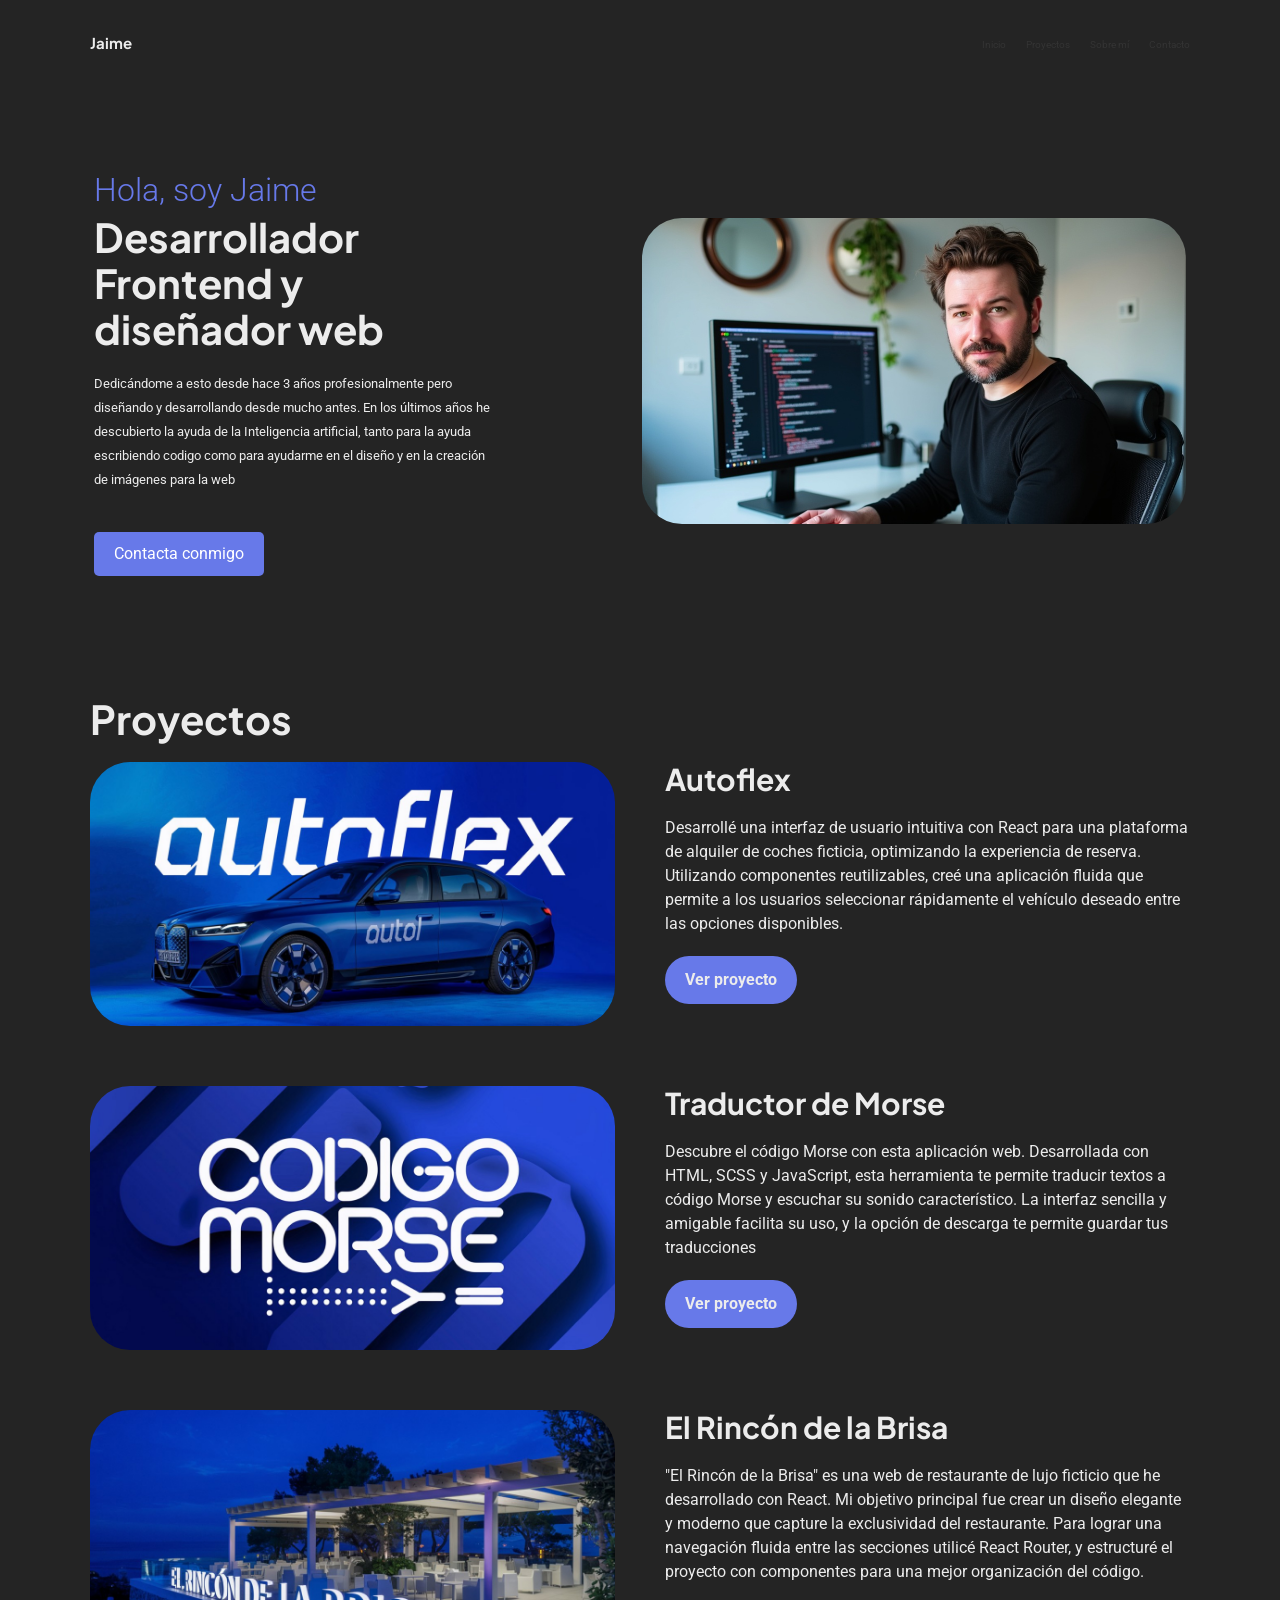
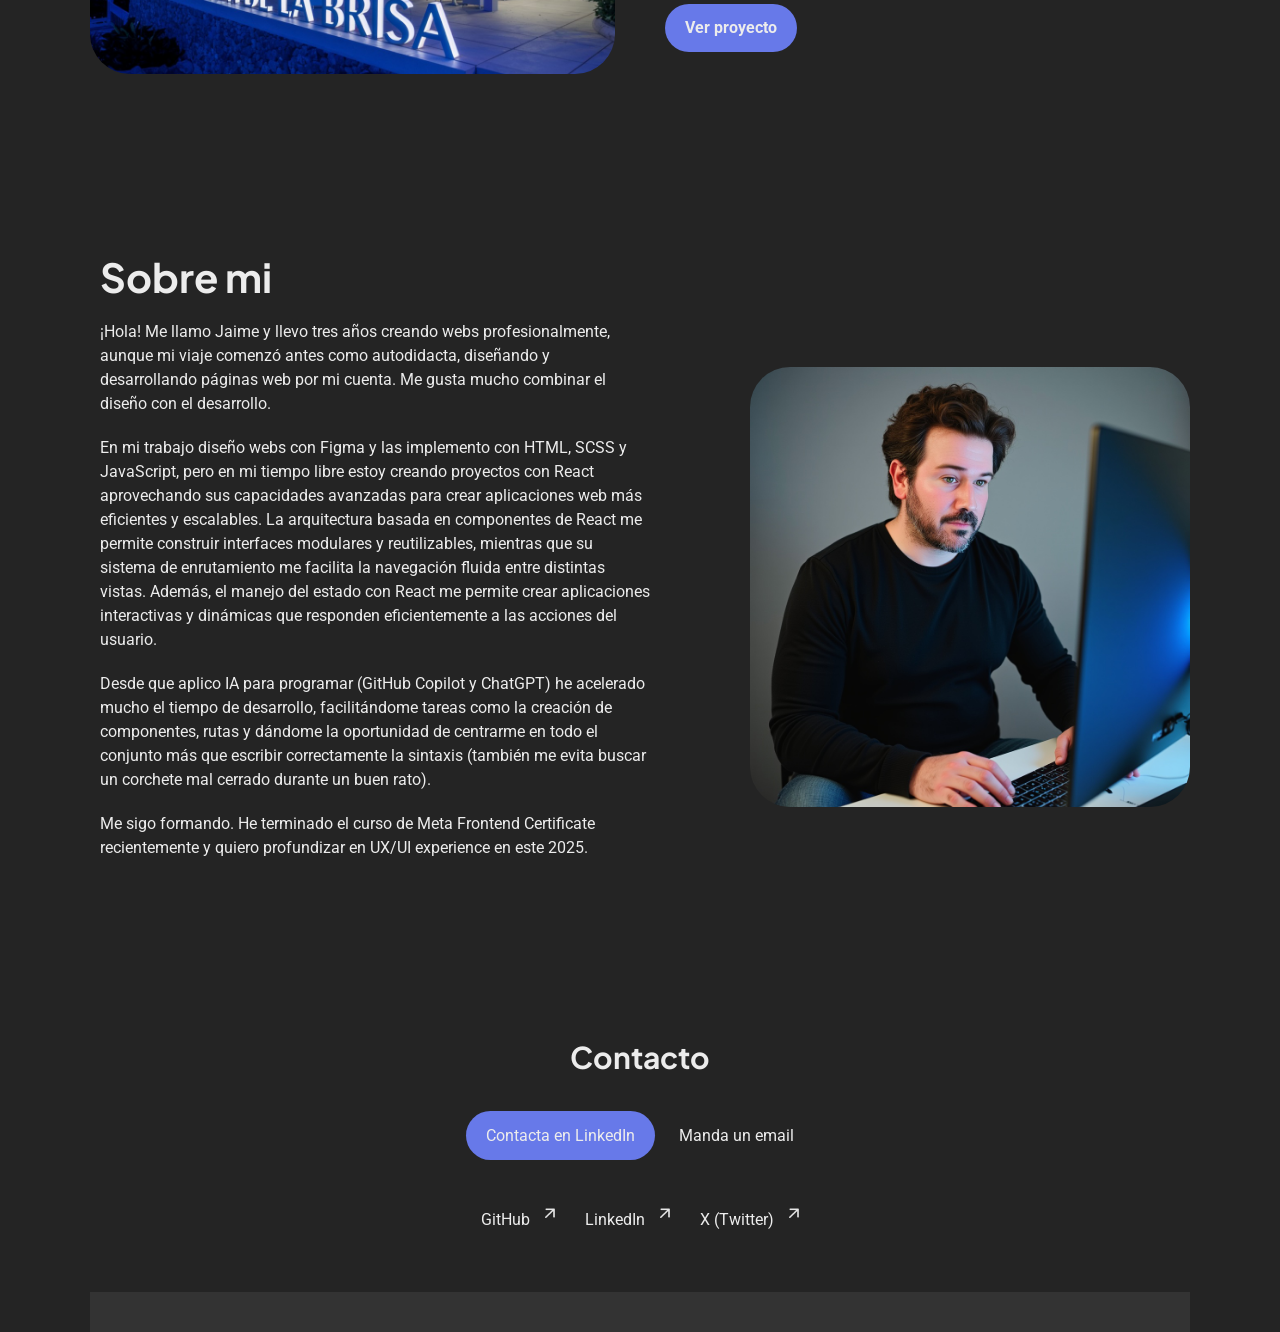
==== index.html @ b0e8e0a1 "cambios" ====
<!DOCTYPE html>
<html lang="es">
<head>
    <meta charset="UTF-8">
    <meta name="viewport" content="width=device-width, initial-scale=1.0">
    <meta name="description" content="Portafolio profesional de desarrollo frontend y diseño web">
    <link rel="preconnect" href="https://fonts.googleapis.com">
    <link rel="preload" href="./estilo/style.css" as="style" type="text/css" onload="this.rel='stylesheet'">
    <link href="https://fonts.googleapis.com/css2?family=Plus+Jakarta+Sans:wght@200;400;700&family=Roboto:wght@400;700&display=swap" rel="stylesheet">
    
    <title>Jaime | Desarrollador Frontend</title>
    <link rel="stylesheet" href="./estilo/style.css">
</head>
<body>
    <div class="container">
        <header class="main-header">
            <nav class="container">
                <div class="logo">
                    <h1>Jaime</h1>
                </div>
                <button class="nav-toggle" aria-label="Abrir menú">
                    <span class="hamburger"></span>
                </button>
                <ul class="nav-menu">
                    <li><a href="#inicio">Inicio</a></li>
                    <li><a href="#proyectos">Proyectos</a></li>
                    <li><a href="#sobre-mi">Sobre mí</a></li>
                    <li><a href="#contacto">Contacto</a></li>
                </ul>
            </nav>
        </header>

        <main>
            <section class="hero-section">
                <div class="container">
                    <div class="box-texto">
                        <span class="intro-text">Hola, soy Jaime</span>
                        <h2>Desarrollador Frontend y diseñador web</h2>
                        <p class="hero-description">
                            Dedicándome a esto desde hace 3 años profesionalmente pero diseñando 
                            y desarrollando desde mucho antes. En los últimos años he descubierto 
                            la ayuda de la Inteligencia artificial, tanto para la ayuda escribiendo
                            codigo como para ayudarme en el diseño y en la creación de imágenes para la web
                        </p>
                        <a href="#contacto" class="cta-button">Contacta conmigo</a>
                    </div>
                    <div class="box-imagen">
                        <img src="img/hero.jpg" alt="Jaime programando una web">
                    </div>
                </div>
            </section>

            <section id="proyectos" class="projects-section">
                <div class="container">
                    <h2>Proyectos</h2>
                    <div class="projects-grid">
                        <article class="project-card">
                            <div class="project-image">
                                <img src="img/autoflex.jpg" alt="portada web autoflex">
                            </div>
                            <div class="project-content">
                                <h3>Autoflex</h3>
                                <p>Desarrollé una interfaz de usuario intuitiva con React para 
                                    una plataforma de alquiler de coches ficticia, optimizando 
                                    la experiencia de reserva. Utilizando componentes
                                    reutilizables, creé una aplicación fluida que permite a 
                                    los usuarios seleccionar rápidamente el vehículo deseado
                                    entre las opciones disponibles.</p>
                                <a href="#" class="project-link">Ver proyecto</a>
                            </div>
                        </article>
                        <article class="project-card">
                            <div class="project-image">
                                <img src="img/morse.jpg" alt="portada web autoflex">
                            </div>
                            <div class="project-content">
                                <h3>Traductor de Morse</h3>
                                <p>Descubre el código Morse con esta aplicación web. 
                                    Desarrollada con HTML, SCSS y JavaScript, esta herramienta
                                    te permite traducir textos a código Morse y escuchar su
                                    sonido característico. La interfaz sencilla y amigable
                                    facilita su uso, y la opción de descarga te permite
                                    guardar tus traducciones</p>
                                <a href="#" class="project-link">Ver proyecto</a>
                            </div>
                        </article>
                        <article class="project-card">
                            <div class="project-image">
                                <img src="img/rincon-de-la-brisa.jpg" alt="portada web El Rincón de la Brisa">
                            </div>
                            <div class="project-content">
                                <h3>El Rincón de la Brisa</h3>
                                <p>"El Rincón de la Brisa" es una web de restaurante de lujo ficticio que he desarrollado con React. Mi objetivo 
                                    principal fue crear un diseño elegante y moderno que capture la 
                                    exclusividad del restaurante. Para lograr una navegación fluida entre 
                                    las secciones utilicé React Router, y estructuré el proyecto con componentes 
                                    para una mejor organización del código.</p>
                                <a href="#" class="project-link">Ver proyecto</a>
                            </div>
                        </article>
                    </div>
                </div>
            </section>

            <section class="about-section">
                <div class="container">
                    <div class="about-text">
                        <h2>Sobre mi</h2>
                        <p>¡Hola!  Me llamo Jaime y llevo tres años creando webs profesionalmente, 
                        aunque mi viaje comenzó antes como autodidacta, diseñando y 
                        desarrollando páginas web por mi cuenta. Me gusta mucho
                        combinar el diseño con el desarrollo.</p>

                        <p>
                        En mi trabajo diseño webs con Figma y las implemento con HTML, SCSS
                        y JavaScript, pero en mi tiempo libre estoy creando proyectos con
                        React aprovechando sus capacidades avanzadas para crear aplicaciones
                        web más eficientes y escalables. La arquitectura basada en componentes
                        de React me permite construir interfaces modulares y reutilizables,
                        mientras que su sistema de enrutamiento me facilita la navegación
                        fluida entre distintas vistas. Además, el manejo del estado con
                        React me permite crear aplicaciones interactivas y dinámicas
                        que responden eficientemente a las acciones del usuario.</p>

                        <p>Desde que aplico IA para programar (GitHub Copilot y ChatGPT) 
                        he acelerado mucho el tiempo de desarrollo, facilitándome tareas 
                        como la creación de componentes, rutas y dándome la oportunidad de
                        centrarme en todo el conjunto más que escribir correctamente la 
                        sintaxis (también me evita buscar un corchete mal cerrado durante
                        un buen rato).</p>

                        <p>Me sigo formando. He terminado el curso de Meta Frontend Certificate 
                        recientemente y quiero profundizar en UX/UI experience en este 2025.</p>
                    </div>
                    <div class="about-image">
                        <img src="img/jaime-ordenador.jpg" alt="Jaime de pie sosteniendo un ordenador portátil">
                    </div>
                    
                </div>
            </section>

            <section id="contacto" class="contact-section">
                <div class="container">
                    <h3>Contacto</h3>
                    <div class="contact-container">
                        <div class="contact-buttons">
                            <a href="#" class="project-link link-blue">Contacta en LinkedIn</a>
                            <a href="#" class="project-link link-white">Manda un email</a>
                        </div>
                        <div class="social-links">
                            <div class="social-container">
                                <a>GitHub</a>
                                <img src="img/outerlink.png" alt="link externo">
                            </div>
                            <div class="social-container">
                                <a>LinkedIn</a>
                                <img src="img/outerlink.png" alt="link externo">
                            </div>
                            <div class="social-container">
                                <a>X (Twitter)</a>
                                <img src="img/outerlink.png" alt="link externo">
                            </div>
                            
                        </div>
                       
                    </div>
                </div>
            </section>
        </main>

        <footer class="main-footer">
            <div class="container">
                <div class="footer-content">
                </div>
            </div>
        </footer>

        <script src="main.js" defer></script>
    </div>
</body>
</html>
---- estilo/style.css ----
/* Reset general para todos los elementos */
* {
  margin: 0;
  padding: 0;
  box-sizing: border-box;
}

html {
  font-size: 62.5%;
  scroll-behavior: smooth;
}

body {
  font-size: 1.6rem;
  line-height: 1.5;
  -webkit-font-smoothing: antialiased;
  background-color: #242424;
}

img, picture, video, canvas, svg {
  display: block;
  max-width: 100%;
  border-radius: 4rem;
}

input, button, textarea, select {
  font: inherit;
}

.container {
  max-width: 90%;
  display: block;
  margin: 0 auto;
}
@media screen and (min-width: 993px) {
  .container {
    max-width: 80rem;
  }
}
@media screen and (min-width: 1200px) {
  .container {
    max-width: 110rem;
  }
}
@media screen and (min-width: 1440px) {
  .container {
    max-width: 124.5rem;
  }
}

h1, h2, h3, h4, h5, h6, p, span, ul, li, a {
  color: #ECECEC;
}

h1, h2, h3, h4, h5, h6 {
  font-family: "Plus Jakarta Sans", sans-serif;
}

p, ul, li, span, button, a {
  font-family: "Roboto", sans-serif;
}

h1 {
  font-size: 4rem;
  line-height: 4.6rem;
  margin-bottom: 2rem;
}

h2 {
  font-size: 4rem;
  line-height: 4.6rem;
  margin-bottom: 2rem;
}

h3 {
  font-size: 3rem;
  line-height: 3.4rem;
  margin-bottom: 2rem;
}

p {
  font-size: 1.6rem;
  line-height: 2.4rem;
}

.main-header {
  padding: 20px 0;
  margin-bottom: 8rem;
}
.main-header .container {
  display: flex;
  justify-content: space-between;
  align-items: center;
}
.main-header .logo h1 {
  font-size: 1.5rem;
  margin: 0;
}
.main-header .nav-toggle {
  display: none;
}
.main-header .nav-menu {
  display: flex;
  list-style: none;
  margin: 0;
  padding: 0;
}
.main-header .nav-menu li {
  margin-left: 20px;
}
.main-header .nav-menu li a {
  text-decoration: none;
  color: #333;
  font-size: 1rem;
}

.hero-section .container {
  display: flex;
  flex-direction: row;
  justify-content: center;
  align-items: center;
  gap: 8rem;
  margin-bottom: 6rem;
}
.hero-section .box-texto {
  max-width: 37%;
  display: flex;
  flex-direction: column;
  justify-content: center;
}
.hero-section .box-texto .intro-text {
  font-size: 3.2rem;
  font-weight: 300;
  color: #6779E9;
}
.hero-section .box-texto .hero-description {
  font-size: 1.25rem;
  margin-bottom: 40px;
}
.hero-section .box-texto .cta-button {
  display: flex;
  width: -moz-fit-content;
  width: fit-content;
  padding: 1rem 2rem;
  background-color: #6779E9;
  color: #fff;
  text-decoration: none;
  border-radius: 5px;
}
.hero-section .box-imagen {
  max-width: 55%;
  display: flex;
  justify-content: flex-end;
}
.hero-section .box-imagen img {
  max-width: 90%;
  width: auto;
  height: auto;
  border-radius: 4rem;
}

.projects-section {
  padding: 60px 0;
}
.projects-section h3 {
  font-size: 3rem;
  margin-bottom: 2rem;
}
.projects-section .projects-grid {
  display: flex;
  flex-wrap: wrap;
  justify-content: center;
}
.projects-section .projects-grid .project-card {
  display: flex;
  gap: 5rem;
  overflow: hidden;
  width: 100%;
  margin-bottom: 6rem;
}
.projects-section .projects-grid .project-card .project-image {
  width: 50%;
}
.projects-section .projects-grid .project-card .project-image img {
  width: 100%;
  height: auto;
}
.projects-section .projects-grid .project-card .project-content {
  width: 50%;
}
.projects-section .projects-grid .project-card .project-content p {
  margin-bottom: 2rem;
}
.projects-section .projects-grid .project-card .project-content .project-link {
  text-decoration: none;
  background-color: #6779E9;
  padding: 1.2rem 2rem;
  color: #ECECEC;
  font-weight: bold;
  border-radius: 4rem;
  display: inline-block;
  position: relative;
}

.about-section {
  padding: 60px 0;
}
.about-section .container {
  display: flex;
  flex-direction: row;
  justify-content: flex-end;
  gap: 10rem;
}
.about-section .container .about-text {
  margin-bottom: 40px;
  width: 50%;
}
.about-section .container .about-text p {
  margin-bottom: 2rem;
}
.about-section .container .about-image {
  display: flex;
  justify-self: center;
  align-self: center;
  flex-wrap: wrap;
  width: 40%;
}

.contact-section {
  padding: 60px 0;
}
.contact-section .container {
  display: flex;
  flex-direction: column;
  align-items: center;
}
.contact-section .container h3 {
  margin-bottom: 5rem;
}
.contact-section .container .contact-container {
  display: flex;
  flex-direction: column;
  align-items: center;
}
.contact-section .container .contact-container .contact-buttons {
  width: 100%;
  max-width: 600px;
  margin-bottom: 6rem;
}
.contact-section .container .contact-container .contact-buttons .project-link {
  text-decoration: none;
  padding: 1.5rem 2rem;
  border-radius: 4rem;
}
.contact-section .container .contact-container .contact-buttons .link-blue {
  background-color: #6779E9;
}
.contact-section .container .contact-container .contact-buttons .link-white {
  background-color: transparent;
  border-radius: 5px solid #ECECEC;
}
.contact-section .container .contact-container .social-links {
  display: flex;
  gap: 3rem;
}
.contact-section .container .contact-container .social-links .social-container {
  display: flex;
  gap: 1.5rem;
}
.contact-section .container .contact-container .social-links .social-container a {
  cursor: pointer;
  transition: all 0.3s ease-in-out;
}
.contact-section .container .contact-container .social-links .social-container a:hover {
  color: #6779E9;
}
.contact-section .container .contact-container .social-links .social-container img {
  border-radius: 0;
  height: 1rem;
  width: auto;
}

.main-footer {
  background-color: #333;
  color: #fff;
  padding: 20px 0;
}
.main-footer .container {
  display: flex;
  justify-content: center;
  align-items: center;
}
.main-footer .container .footer-content {
  text-align: center;
}/*# sourceMappingURL=style.css.map */
---- estilo/style.css ----
/* Reset general para todos los elementos */
* {
  margin: 0;
  padding: 0;
  box-sizing: border-box;
}

html {
  font-size: 62.5%;
  scroll-behavior: smooth;
}

body {
  font-size: 1.6rem;
  line-height: 1.5;
  -webkit-font-smoothing: antialiased;
  background-color: #242424;
}

img, picture, video, canvas, svg {
  display: block;
  max-width: 100%;
  border-radius: 4rem;
}

input, button, textarea, select {
  font: inherit;
}

.container {
  max-width: 90%;
  display: block;
  margin: 0 auto;
}
@media screen and (min-width: 993px) {
  .container {
    max-width: 80rem;
  }
}
@media screen and (min-width: 1200px) {
  .container {
    max-width: 110rem;
  }
}
@media screen and (min-width: 1440px) {
  .container {
    max-width: 124.5rem;
  }
}

h1, h2, h3, h4, h5, h6, p, span, ul, li, a {
  color: #ECECEC;
}

h1, h2, h3, h4, h5, h6 {
  font-family: "Plus Jakarta Sans", sans-serif;
}

p, ul, li, span, button, a {
  font-family: "Roboto", sans-serif;
}

h1 {
  font-size: 4rem;
  line-height: 4.6rem;
  margin-bottom: 2rem;
}

h2 {
  font-size: 4rem;
  line-height: 4.6rem;
  margin-bottom: 2rem;
}

h3 {
  font-size: 3rem;
  line-height: 3.4rem;
  margin-bottom: 2rem;
}

p {
  font-size: 1.6rem;
  line-height: 2.4rem;
}

.main-header {
  padding: 20px 0;
  margin-bottom: 8rem;
}
.main-header .container {
  display: flex;
  justify-content: space-between;
  align-items: center;
}
.main-header .logo h1 {
  font-size: 1.5rem;
  margin: 0;
}
.main-header .nav-toggle {
  display: none;
}
.main-header .nav-menu {
  display: flex;
  list-style: none;
  margin: 0;
  padding: 0;
}
.main-header .nav-menu li {
  margin-left: 20px;
}
.main-header .nav-menu li a {
  text-decoration: none;
  color: #333;
  font-size: 1rem;
}

.hero-section .container {
  display: flex;
  flex-direction: row;
  justify-content: center;
  align-items: center;
  gap: 8rem;
  margin-bottom: 6rem;
}
.hero-section .box-texto {
  max-width: 37%;
  display: flex;
  flex-direction: column;
  justify-content: center;
}
.hero-section .box-texto .intro-text {
  font-size: 3.2rem;
  font-weight: 300;
  color: #6779E9;
}
.hero-section .box-texto .hero-description {
  font-size: 1.25rem;
  margin-bottom: 40px;
}
.hero-section .box-texto .cta-button {
  display: flex;
  width: -moz-fit-content;
  width: fit-content;
  padding: 1rem 2rem;
  background-color: #6779E9;
  color: #fff;
  text-decoration: none;
  border-radius: 5px;
}
.hero-section .box-imagen {
  max-width: 55%;
  display: flex;
  justify-content: flex-end;
}
.hero-section .box-imagen img {
  max-width: 90%;
  width: auto;
  height: auto;
  border-radius: 4rem;
}

.projects-section {
  padding: 60px 0;
}
.projects-section h3 {
  font-size: 3rem;
  margin-bottom: 2rem;
}
.projects-section .projects-grid {
  display: flex;
  flex-wrap: wrap;
  justify-content: center;
}
.projects-section .projects-grid .project-card {
  display: flex;
  gap: 5rem;
  overflow: hidden;
  width: 100%;
  margin-bottom: 6rem;
}
.projects-section .projects-grid .project-card .project-image {
  width: 50%;
}
.projects-section .projects-grid .project-card .project-image img {
  width: 100%;
  height: auto;
}
.projects-section .projects-grid .project-card .project-content {
  width: 50%;
}
.projects-section .projects-grid .project-card .project-content p {
  margin-bottom: 2rem;
}
.projects-section .projects-grid .project-card .project-content .project-link {
  text-decoration: none;
  background-color: #6779E9;
  padding: 1.2rem 2rem;
  color: #ECECEC;
  font-weight: bold;
  border-radius: 4rem;
  display: inline-block;
  position: relative;
}

.about-section {
  padding: 60px 0;
}
.about-section .container {
  display: flex;
  flex-direction: row;
  justify-content: flex-end;
  gap: 10rem;
}
.about-section .container .about-text {
  margin-bottom: 40px;
  width: 50%;
}
.about-section .container .about-text p {
  margin-bottom: 2rem;
}
.about-section .container .about-image {
  display: flex;
  justify-self: center;
  align-self: center;
  flex-wrap: wrap;
  width: 40%;
}

.contact-section {
  padding: 60px 0;
}
.contact-section .container {
  display: flex;
  flex-direction: column;
  align-items: center;
}
.contact-section .container h3 {
  margin-bottom: 5rem;
}
.contact-section .container .contact-container {
  display: flex;
  flex-direction: column;
  align-items: center;
}
.contact-section .container .contact-container .contact-buttons {
  width: 100%;
  max-width: 600px;
  margin-bottom: 6rem;
}
.contact-section .container .contact-container .contact-buttons .project-link {
  text-decoration: none;
  padding: 1.5rem 2rem;
  border-radius: 4rem;
}
.contact-section .container .contact-container .contact-buttons .link-blue {
  background-color: #6779E9;
}
.contact-section .container .contact-container .contact-buttons .link-white {
  background-color: transparent;
  border-radius: 5px solid #ECECEC;
}
.contact-section .container .contact-container .social-links {
  display: flex;
  gap: 3rem;
}
.contact-section .container .contact-container .social-links .social-container {
  display: flex;
  gap: 1.5rem;
}
.contact-section .container .contact-container .social-links .social-container a {
  cursor: pointer;
  transition: all 0.3s ease-in-out;
}
.contact-section .container .contact-container .social-links .social-container a:hover {
  color: #6779E9;
}
.contact-section .container .contact-container .social-links .social-container img {
  border-radius: 0;
  height: 1rem;
  width: auto;
}

.main-footer {
  background-color: #333;
  color: #fff;
  padding: 20px 0;
}
.main-footer .container {
  display: flex;
  justify-content: center;
  align-items: center;
}
.main-footer .container .footer-content {
  text-align: center;
}/*# sourceMappingURL=style.css.map */
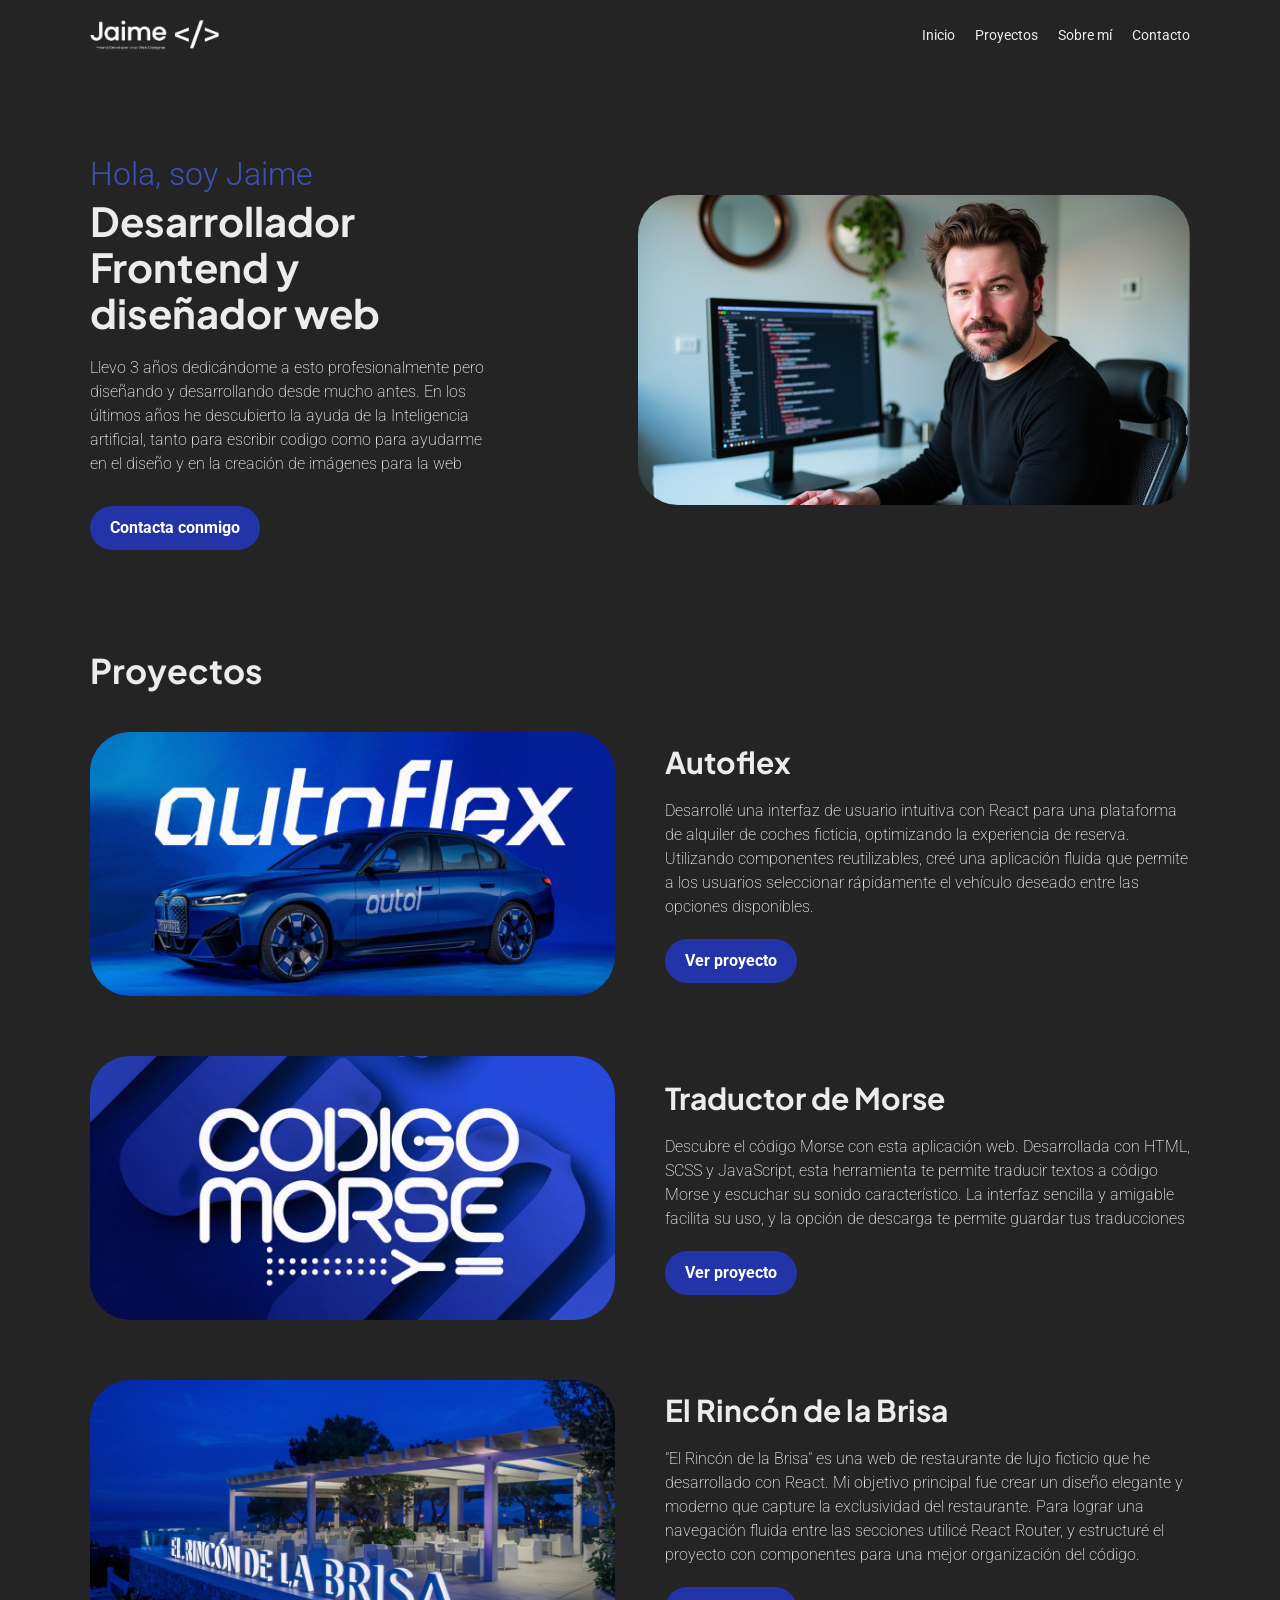
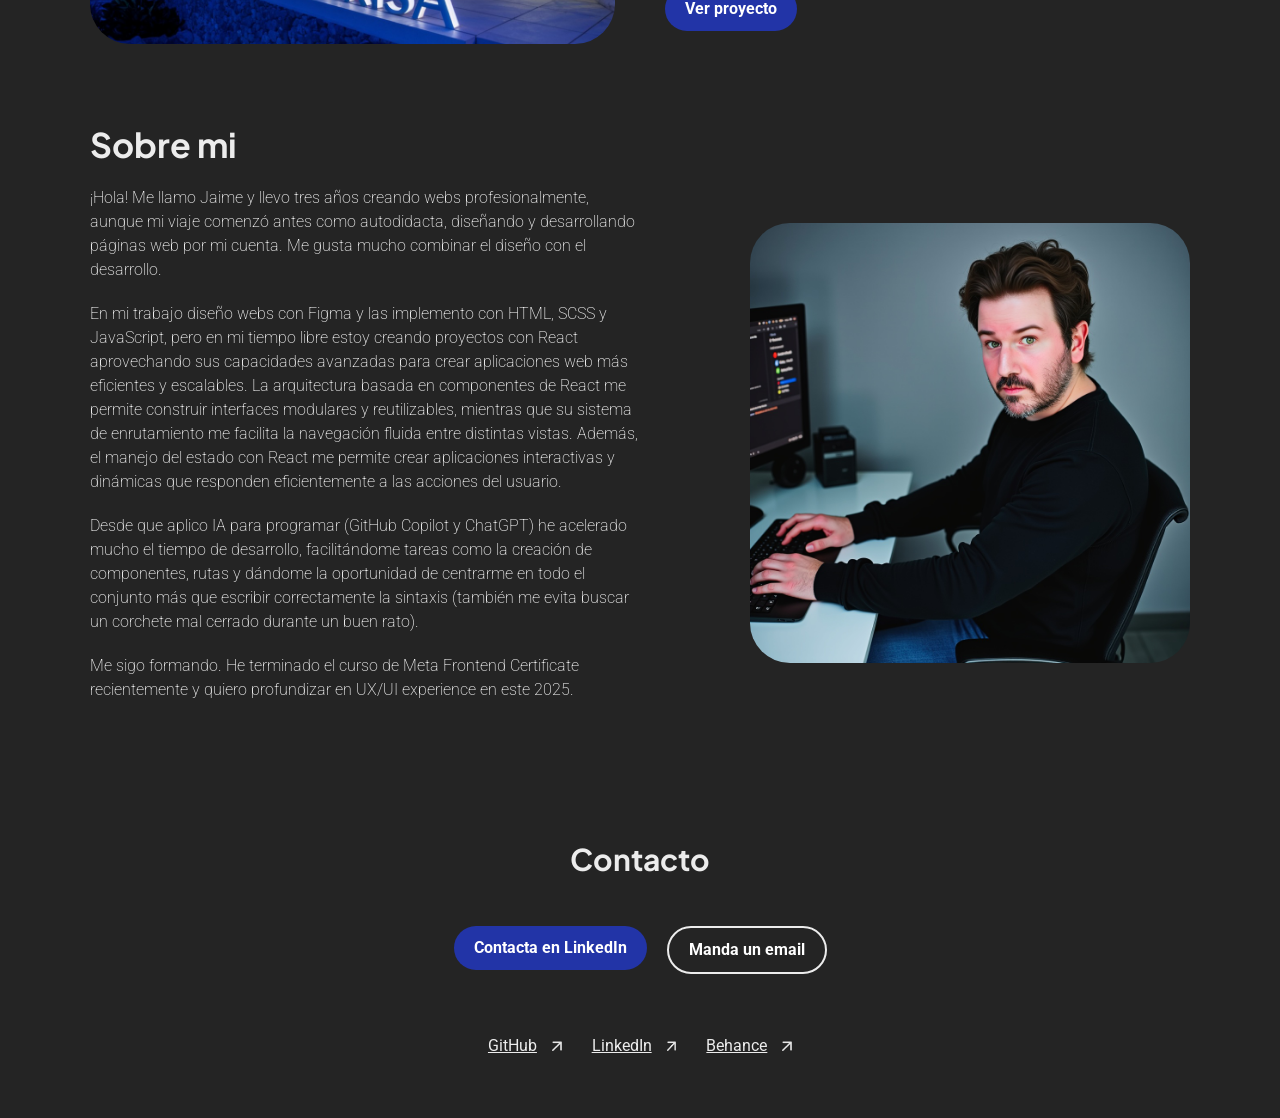
==== commit 609606e8: "avanzando en responsive" ====
--- a/index.html
+++ b/index.html
@@ -16,7 +16,7 @@
         <header class="main-header">
             <nav class="container">
                 <div class="logo">
-                    <h1>Jaime</h1>
+                    <img src="img/logo-jaime.png" id="logo-jaime" salt="Logo Jaime Desarrollador Frontend y diseñador web">
                 </div>
                 <button class="nav-toggle" aria-label="Abrir menú">
                     <span class="hamburger"></span>
@@ -35,11 +35,11 @@
                 <div class="container">
                     <div class="box-texto">
                         <span class="intro-text">Hola, soy Jaime</span>
-                        <h2>Desarrollador Frontend y diseñador web</h2>
+                        <h1>Desarrollador Frontend y diseñador web</h1>
                         <p class="hero-description">
-                            Dedicándome a esto desde hace 3 años profesionalmente pero diseñando 
+                            Llevo 3 años dedicándome a esto profesionalmente pero diseñando 
                             y desarrollando desde mucho antes. En los últimos años he descubierto 
-                            la ayuda de la Inteligencia artificial, tanto para la ayuda escribiendo
+                            la ayuda de la Inteligencia artificial, tanto para escribir
                             codigo como para ayudarme en el diseño y en la creación de imágenes para la web
                         </p>
                         <a href="#contacto" class="cta-button">Contacta conmigo</a>
@@ -66,7 +66,7 @@
                                     reutilizables, creé una aplicación fluida que permite a 
                                     los usuarios seleccionar rápidamente el vehículo deseado
                                     entre las opciones disponibles.</p>
-                                <a href="#" class="project-link">Ver proyecto</a>
+                                <a href="www.jaimealicante.es/autoflex" class="cta-button">Ver proyecto</a>
                             </div>
                         </article>
                         <article class="project-card">
@@ -81,7 +81,7 @@
                                     sonido característico. La interfaz sencilla y amigable
                                     facilita su uso, y la opción de descarga te permite
                                     guardar tus traducciones</p>
-                                <a href="#" class="project-link">Ver proyecto</a>
+                                <a href="www.jaimealicante.es/morse" class="cta-button">Ver proyecto</a>
                             </div>
                         </article>
                         <article class="project-card">
@@ -95,14 +95,14 @@
                                     exclusividad del restaurante. Para lograr una navegación fluida entre 
                                     las secciones utilicé React Router, y estructuré el proyecto con componentes 
                                     para una mejor organización del código.</p>
-                                <a href="#" class="project-link">Ver proyecto</a>
+                                <a href="www.jaimealicante.es/el-rincon-de-la-brisa" class="cta-button">Ver proyecto</a>
                             </div>
                         </article>
                     </div>
                 </div>
             </section>
 
-            <section class="about-section">
+            <section id="sobre-mi" class="about-section">
                 <div class="container">
                     <div class="about-text">
                         <h2>Sobre mi</h2>
@@ -133,7 +133,7 @@
                         recientemente y quiero profundizar en UX/UI experience en este 2025.</p>
                     </div>
                     <div class="about-image">
-                        <img src="img/jaime-ordenador.jpg" alt="Jaime de pie sosteniendo un ordenador portátil">
+                        <img src="img/jaime-escritorio.jpg" alt="Jaime trabajando en un escritorio con el ordenador">
                     </div>
                     
                 </div>
@@ -144,20 +144,20 @@
                     <h3>Contacto</h3>
                     <div class="contact-container">
                         <div class="contact-buttons">
-                            <a href="#" class="project-link link-blue">Contacta en LinkedIn</a>
-                            <a href="#" class="project-link link-white">Manda un email</a>
+                            <a href="https://www.linkedin.com/in/jaimesanchezblanco/" class="cta-button link-blue" target="_blank">Contacta en LinkedIn</a>
+                            <a href="mailto:jaimeprogramador83@gmail.com" class="cta-button link-white">Manda un email</a>
                         </div>
                         <div class="social-links">
                             <div class="social-container">
-                                <a>GitHub</a>
+                                <a href="https://github.com/Jaimealicante83" target="_blank">GitHub</a>
                                 <img src="img/outerlink.png" alt="link externo">
                             </div>
                             <div class="social-container">
-                                <a>LinkedIn</a>
+                                <a href="https://www.linkedin.com/in/jaimesanchezblanco/" target="_blank">LinkedIn</a>
                                 <img src="img/outerlink.png" alt="link externo">
                             </div>
                             <div class="social-container">
-                                <a>X (Twitter)</a>
+                                <a href="https://www.behance.net/jaimeprogr3f99" target="_blank">Behance</a>
                                 <img src="img/outerlink.png" alt="link externo">
                             </div>
                             
--- a/estilo/style.css
+++ b/estilo/style.css
@@ -61,159 +61,261 @@
 }
 
 h1 {
-  font-size: 4rem;
-  line-height: 4.6rem;
-  margin-bottom: 2rem;
+  font-size: 3rem;
+  line-height: 3.6rem;
+  margin-bottom: 2rem;
+}
+@media screen and (min-width: 993px) {
+  h1 {
+    font-size: 4rem;
+    line-height: 4.6rem;
+    margin-bottom: 2rem;
+  }
 }
 
 h2 {
-  font-size: 4rem;
-  line-height: 4.6rem;
-  margin-bottom: 2rem;
+  font-size: 3rem;
+  line-height: 3.8rem;
+  margin-bottom: 2rem;
+}
+@media screen and (min-width: 993px) {
+  h2 {
+    font-size: 3.4rem;
+    line-height: 4.2rem;
+  }
 }
 
 h3 {
-  font-size: 3rem;
-  line-height: 3.4rem;
-  margin-bottom: 2rem;
+  font-size: 2rem;
+  line-height: 2.8rem;
+  margin-bottom: 2rem;
+}
+@media screen and (min-width: 993px) {
+  h3 {
+    font-size: 3rem;
+    line-height: 3.4rem;
+  }
 }
 
 p {
   font-size: 1.6rem;
   line-height: 2.4rem;
+  font-weight: 200;
+}
+
+.cta-button {
+  display: flex;
+  width: -moz-fit-content;
+  width: fit-content;
+  padding: 1rem 2rem;
+  background-color: #2234a7;
+  color: #fff;
+  font-weight: 700;
+  text-decoration: none;
+  border-radius: 4rem;
+  cursor: pointer;
+  transition: all 0.3s ease-in-out;
+}
+.cta-button:hover {
+  border-radius: 4px solid white;
+  background-color: #1a2b6d;
 }
 
 .main-header {
   padding: 20px 0;
-  margin-bottom: 8rem;
+  margin-bottom: 4rem;
+}
+@media screen and (min-width: 993px) {
+  .main-header {
+    margin-bottom: 8rem;
+  }
 }
 .main-header .container {
   display: flex;
   justify-content: space-between;
   align-items: center;
 }
-.main-header .logo h1 {
-  font-size: 1.5rem;
-  margin: 0;
+.main-header .logo img {
+  height: 3rem;
+  width: auto;
 }
 .main-header .nav-toggle {
   display: none;
 }
 .main-header .nav-menu {
-  display: flex;
+  display: none;
   list-style: none;
   margin: 0;
   padding: 0;
 }
+@media screen and (min-width: 993px) {
+  .main-header .nav-menu {
+    display: flex;
+  }
+}
 .main-header .nav-menu li {
   margin-left: 20px;
 }
 .main-header .nav-menu li a {
   text-decoration: none;
-  color: #333;
-  font-size: 1rem;
+  color: #ECECEC;
+  font-size: 1.4rem;
+  transition: all 0.3s ease-in-out;
+}
+.main-header .nav-menu li a:hover {
+  color: #2234a7;
 }
 
 .hero-section .container {
   display: flex;
-  flex-direction: row;
+  flex-direction: column;
+  align-items: center;
+  gap: 2rem;
+  margin-bottom: 4rem;
+}
+@media screen and (min-width: 993px) {
+  .hero-section .container {
+    flex-direction: row;
+    gap: 8rem;
+    margin-bottom: 10rem;
+  }
+}
+.hero-section .box-texto {
+  max-width: 100%;
+  display: flex;
+  flex-direction: column;
+  justify-self: flex-start;
+  order: 2;
+}
+@media screen and (min-width: 993px) {
+  .hero-section .box-texto {
+    max-width: 37%;
+    order: 1;
+  }
+}
+.hero-section .box-texto .intro-text {
+  font-size: 2rem;
+  font-weight: 300;
+  color: #3f51b5;
+}
+@media screen and (min-width: 993px) {
+  .hero-section .box-texto .intro-text {
+    font-size: 3.2rem;
+    color: #3f51b5;
+  }
+}
+.hero-section .box-texto .hero-description {
+  font-size: 1.6rem;
+  line-height: 2.4rem;
+  margin-bottom: 3rem;
+}
+.hero-section .box-imagen {
+  max-width: 100%;
+  display: flex;
   justify-content: center;
-  align-items: center;
-  gap: 8rem;
-  margin-bottom: 6rem;
-}
-.hero-section .box-texto {
-  max-width: 37%;
-  display: flex;
-  flex-direction: column;
-  justify-content: center;
-}
-.hero-section .box-texto .intro-text {
-  font-size: 3.2rem;
-  font-weight: 300;
-  color: #6779E9;
-}
-.hero-section .box-texto .hero-description {
-  font-size: 1.25rem;
-  margin-bottom: 40px;
-}
-.hero-section .box-texto .cta-button {
-  display: flex;
-  width: -moz-fit-content;
-  width: fit-content;
-  padding: 1rem 2rem;
-  background-color: #6779E9;
-  color: #fff;
-  text-decoration: none;
-  border-radius: 5px;
-}
-.hero-section .box-imagen {
-  max-width: 55%;
-  display: flex;
-  justify-content: flex-end;
+  order: 1;
+}
+@media screen and (min-width: 993px) {
+  .hero-section .box-imagen {
+    justify-content: flex-end;
+    order: 2;
+  }
 }
 .hero-section .box-imagen img {
-  max-width: 90%;
+  width: 100%;
   width: auto;
   height: auto;
   border-radius: 4rem;
 }
-
-.projects-section {
-  padding: 60px 0;
-}
-.projects-section h3 {
+@media screen and (min-width: 993px) {
+  .hero-section .box-imagen img {
+    width: 90%;
+  }
+}
+
+.projects-section .container h2 {
+  margin-bottom: 4rem;
+}
+.projects-section .container h3 {
   font-size: 3rem;
   margin-bottom: 2rem;
 }
-.projects-section .projects-grid {
+.projects-section .container .projects-grid {
   display: flex;
   flex-wrap: wrap;
   justify-content: center;
 }
-.projects-section .projects-grid .project-card {
-  display: flex;
+.projects-section .container .projects-grid .project-card {
+  display: flex;
+  flex-direction: column;
+  align-items: center;
   gap: 5rem;
   overflow: hidden;
   width: 100%;
   margin-bottom: 6rem;
 }
-.projects-section .projects-grid .project-card .project-image {
-  width: 50%;
-}
-.projects-section .projects-grid .project-card .project-image img {
+@media screen and (min-width: 993px) {
+  .projects-section .container .projects-grid .project-card {
+    flex-direction: row;
+  }
+}
+.projects-section .container .projects-grid .project-card:last-child {
+  margin-bottom: 0;
+}
+.projects-section .container .projects-grid .project-card .project-image {
+  width: 100%;
+}
+@media screen and (min-width: 993px) {
+  .projects-section .container .projects-grid .project-card .project-image {
+    width: 50%;
+  }
+}
+.projects-section .container .projects-grid .project-card .project-image img {
   width: 100%;
   height: auto;
 }
-.projects-section .projects-grid .project-card .project-content {
-  width: 50%;
-}
-.projects-section .projects-grid .project-card .project-content p {
-  margin-bottom: 2rem;
-}
-.projects-section .projects-grid .project-card .project-content .project-link {
-  text-decoration: none;
-  background-color: #6779E9;
-  padding: 1.2rem 2rem;
-  color: #ECECEC;
-  font-weight: bold;
-  border-radius: 4rem;
-  display: inline-block;
-  position: relative;
+.projects-section .container .projects-grid .project-card .project-content {
+  width: 100%;
+}
+@media screen and (min-width: 993px) {
+  .projects-section .container .projects-grid .project-card .project-content {
+    width: 50%;
+  }
+}
+.projects-section .container .projects-grid .project-card .project-content p {
+  margin-bottom: 2rem;
 }
 
 .about-section {
-  padding: 60px 0;
+  margin-top: 4rem;
+  margin-bottom: 4rem;
+}
+@media screen and (min-width: 993px) {
+  .about-section {
+    margin-top: 8rem;
+    margin-bottom: 8rem;
+  }
 }
 .about-section .container {
   display: flex;
-  flex-direction: row;
-  justify-content: flex-end;
-  gap: 10rem;
+  flex-direction: column;
+  justify-content: space-between;
+  gap: 2rem;
+}
+@media screen and (min-width: 993px) {
+  .about-section .container {
+    flex-direction: row;
+    gap: 10rem;
+  }
 }
 .about-section .container .about-text {
   margin-bottom: 40px;
-  width: 50%;
+  width: 100%;
+}
+@media screen and (min-width: 993px) {
+  .about-section .container .about-text {
+    width: 50%;
+  }
 }
 .about-section .container .about-text p {
   margin-bottom: 2rem;
@@ -223,11 +325,21 @@
   justify-self: center;
   align-self: center;
   flex-wrap: wrap;
-  width: 40%;
+  width: 100%;
+}
+@media screen and (min-width: 993px) {
+  .about-section .container .about-image {
+    width: 40%;
+  }
 }
 
 .contact-section {
-  padding: 60px 0;
+  margin-bottom: 4rem;
+}
+@media screen and (min-width: 993px) {
+  .contact-section {
+    margin-bottom: 6rem;
+  }
 }
 .contact-section .container {
   display: flex;
@@ -242,10 +354,26 @@
   flex-direction: column;
   align-items: center;
 }
+@media screen and (min-width: 993px) {
+  .contact-section .container .contact-container {
+    align-items: flex-start;
+  }
+}
 .contact-section .container .contact-container .contact-buttons {
-  width: 100%;
-  max-width: 600px;
+  display: flex;
+  flex-direction: column;
+  align-items: center;
+  gap: 2rem;
+  width: 100%;
+  max-width: -moz-fit-content;
+  max-width: fit-content;
   margin-bottom: 6rem;
+}
+@media screen and (min-width: 993px) {
+  .contact-section .container .contact-container .contact-buttons {
+    flex-direction: row;
+    align-items: flex-start;
+  }
 }
 .contact-section .container .contact-container .contact-buttons .project-link {
   text-decoration: none;
@@ -253,18 +381,27 @@
   border-radius: 4rem;
 }
 .contact-section .container .contact-container .contact-buttons .link-blue {
-  background-color: #6779E9;
+  background-color: #2234a7;
+}
+.contact-section .container .contact-container .contact-buttons .link-blue:hover {
+  background-color: #1a2b6d;
 }
 .contact-section .container .contact-container .contact-buttons .link-white {
   background-color: transparent;
-  border-radius: 5px solid #ECECEC;
+  border: 2px solid #ECECEC;
+}
+.contact-section .container .contact-container .contact-buttons .link-white:hover {
+  background-color: #ECECEC;
+  color: #242424;
 }
 .contact-section .container .contact-container .social-links {
   display: flex;
   gap: 3rem;
+  margin: 0 auto;
 }
 .contact-section .container .contact-container .social-links .social-container {
   display: flex;
+  align-items: center;
   gap: 1.5rem;
 }
 .contact-section .container .contact-container .social-links .social-container a {
@@ -272,24 +409,10 @@
   transition: all 0.3s ease-in-out;
 }
 .contact-section .container .contact-container .social-links .social-container a:hover {
-  color: #6779E9;
+  color: #2234a7;
 }
 .contact-section .container .contact-container .social-links .social-container img {
   border-radius: 0;
   height: 1rem;
   width: auto;
-}
-
-.main-footer {
-  background-color: #333;
-  color: #fff;
-  padding: 20px 0;
-}
-.main-footer .container {
-  display: flex;
-  justify-content: center;
-  align-items: center;
-}
-.main-footer .container .footer-content {
-  text-align: center;
 }/*# sourceMappingURL=style.css.map */
--- a/estilo/style.css
+++ b/estilo/style.css
@@ -61,159 +61,261 @@
 }
 
 h1 {
-  font-size: 4rem;
-  line-height: 4.6rem;
-  margin-bottom: 2rem;
+  font-size: 3rem;
+  line-height: 3.6rem;
+  margin-bottom: 2rem;
+}
+@media screen and (min-width: 993px) {
+  h1 {
+    font-size: 4rem;
+    line-height: 4.6rem;
+    margin-bottom: 2rem;
+  }
 }
 
 h2 {
-  font-size: 4rem;
-  line-height: 4.6rem;
-  margin-bottom: 2rem;
+  font-size: 3rem;
+  line-height: 3.8rem;
+  margin-bottom: 2rem;
+}
+@media screen and (min-width: 993px) {
+  h2 {
+    font-size: 3.4rem;
+    line-height: 4.2rem;
+  }
 }
 
 h3 {
-  font-size: 3rem;
-  line-height: 3.4rem;
-  margin-bottom: 2rem;
+  font-size: 2rem;
+  line-height: 2.8rem;
+  margin-bottom: 2rem;
+}
+@media screen and (min-width: 993px) {
+  h3 {
+    font-size: 3rem;
+    line-height: 3.4rem;
+  }
 }
 
 p {
   font-size: 1.6rem;
   line-height: 2.4rem;
+  font-weight: 200;
+}
+
+.cta-button {
+  display: flex;
+  width: -moz-fit-content;
+  width: fit-content;
+  padding: 1rem 2rem;
+  background-color: #2234a7;
+  color: #fff;
+  font-weight: 700;
+  text-decoration: none;
+  border-radius: 4rem;
+  cursor: pointer;
+  transition: all 0.3s ease-in-out;
+}
+.cta-button:hover {
+  border-radius: 4px solid white;
+  background-color: #1a2b6d;
 }
 
 .main-header {
   padding: 20px 0;
-  margin-bottom: 8rem;
+  margin-bottom: 4rem;
+}
+@media screen and (min-width: 993px) {
+  .main-header {
+    margin-bottom: 8rem;
+  }
 }
 .main-header .container {
   display: flex;
   justify-content: space-between;
   align-items: center;
 }
-.main-header .logo h1 {
-  font-size: 1.5rem;
-  margin: 0;
+.main-header .logo img {
+  height: 3rem;
+  width: auto;
 }
 .main-header .nav-toggle {
   display: none;
 }
 .main-header .nav-menu {
-  display: flex;
+  display: none;
   list-style: none;
   margin: 0;
   padding: 0;
 }
+@media screen and (min-width: 993px) {
+  .main-header .nav-menu {
+    display: flex;
+  }
+}
 .main-header .nav-menu li {
   margin-left: 20px;
 }
 .main-header .nav-menu li a {
   text-decoration: none;
-  color: #333;
-  font-size: 1rem;
+  color: #ECECEC;
+  font-size: 1.4rem;
+  transition: all 0.3s ease-in-out;
+}
+.main-header .nav-menu li a:hover {
+  color: #2234a7;
 }
 
 .hero-section .container {
   display: flex;
-  flex-direction: row;
+  flex-direction: column;
+  align-items: center;
+  gap: 2rem;
+  margin-bottom: 4rem;
+}
+@media screen and (min-width: 993px) {
+  .hero-section .container {
+    flex-direction: row;
+    gap: 8rem;
+    margin-bottom: 10rem;
+  }
+}
+.hero-section .box-texto {
+  max-width: 100%;
+  display: flex;
+  flex-direction: column;
+  justify-self: flex-start;
+  order: 2;
+}
+@media screen and (min-width: 993px) {
+  .hero-section .box-texto {
+    max-width: 37%;
+    order: 1;
+  }
+}
+.hero-section .box-texto .intro-text {
+  font-size: 2rem;
+  font-weight: 300;
+  color: #3f51b5;
+}
+@media screen and (min-width: 993px) {
+  .hero-section .box-texto .intro-text {
+    font-size: 3.2rem;
+    color: #3f51b5;
+  }
+}
+.hero-section .box-texto .hero-description {
+  font-size: 1.6rem;
+  line-height: 2.4rem;
+  margin-bottom: 3rem;
+}
+.hero-section .box-imagen {
+  max-width: 100%;
+  display: flex;
   justify-content: center;
-  align-items: center;
-  gap: 8rem;
-  margin-bottom: 6rem;
-}
-.hero-section .box-texto {
-  max-width: 37%;
-  display: flex;
-  flex-direction: column;
-  justify-content: center;
-}
-.hero-section .box-texto .intro-text {
-  font-size: 3.2rem;
-  font-weight: 300;
-  color: #6779E9;
-}
-.hero-section .box-texto .hero-description {
-  font-size: 1.25rem;
-  margin-bottom: 40px;
-}
-.hero-section .box-texto .cta-button {
-  display: flex;
-  width: -moz-fit-content;
-  width: fit-content;
-  padding: 1rem 2rem;
-  background-color: #6779E9;
-  color: #fff;
-  text-decoration: none;
-  border-radius: 5px;
-}
-.hero-section .box-imagen {
-  max-width: 55%;
-  display: flex;
-  justify-content: flex-end;
+  order: 1;
+}
+@media screen and (min-width: 993px) {
+  .hero-section .box-imagen {
+    justify-content: flex-end;
+    order: 2;
+  }
 }
 .hero-section .box-imagen img {
-  max-width: 90%;
+  width: 100%;
   width: auto;
   height: auto;
   border-radius: 4rem;
 }
-
-.projects-section {
-  padding: 60px 0;
-}
-.projects-section h3 {
+@media screen and (min-width: 993px) {
+  .hero-section .box-imagen img {
+    width: 90%;
+  }
+}
+
+.projects-section .container h2 {
+  margin-bottom: 4rem;
+}
+.projects-section .container h3 {
   font-size: 3rem;
   margin-bottom: 2rem;
 }
-.projects-section .projects-grid {
+.projects-section .container .projects-grid {
   display: flex;
   flex-wrap: wrap;
   justify-content: center;
 }
-.projects-section .projects-grid .project-card {
-  display: flex;
+.projects-section .container .projects-grid .project-card {
+  display: flex;
+  flex-direction: column;
+  align-items: center;
   gap: 5rem;
   overflow: hidden;
   width: 100%;
   margin-bottom: 6rem;
 }
-.projects-section .projects-grid .project-card .project-image {
-  width: 50%;
-}
-.projects-section .projects-grid .project-card .project-image img {
+@media screen and (min-width: 993px) {
+  .projects-section .container .projects-grid .project-card {
+    flex-direction: row;
+  }
+}
+.projects-section .container .projects-grid .project-card:last-child {
+  margin-bottom: 0;
+}
+.projects-section .container .projects-grid .project-card .project-image {
+  width: 100%;
+}
+@media screen and (min-width: 993px) {
+  .projects-section .container .projects-grid .project-card .project-image {
+    width: 50%;
+  }
+}
+.projects-section .container .projects-grid .project-card .project-image img {
   width: 100%;
   height: auto;
 }
-.projects-section .projects-grid .project-card .project-content {
-  width: 50%;
-}
-.projects-section .projects-grid .project-card .project-content p {
-  margin-bottom: 2rem;
-}
-.projects-section .projects-grid .project-card .project-content .project-link {
-  text-decoration: none;
-  background-color: #6779E9;
-  padding: 1.2rem 2rem;
-  color: #ECECEC;
-  font-weight: bold;
-  border-radius: 4rem;
-  display: inline-block;
-  position: relative;
+.projects-section .container .projects-grid .project-card .project-content {
+  width: 100%;
+}
+@media screen and (min-width: 993px) {
+  .projects-section .container .projects-grid .project-card .project-content {
+    width: 50%;
+  }
+}
+.projects-section .container .projects-grid .project-card .project-content p {
+  margin-bottom: 2rem;
 }
 
 .about-section {
-  padding: 60px 0;
+  margin-top: 4rem;
+  margin-bottom: 4rem;
+}
+@media screen and (min-width: 993px) {
+  .about-section {
+    margin-top: 8rem;
+    margin-bottom: 8rem;
+  }
 }
 .about-section .container {
   display: flex;
-  flex-direction: row;
-  justify-content: flex-end;
-  gap: 10rem;
+  flex-direction: column;
+  justify-content: space-between;
+  gap: 2rem;
+}
+@media screen and (min-width: 993px) {
+  .about-section .container {
+    flex-direction: row;
+    gap: 10rem;
+  }
 }
 .about-section .container .about-text {
   margin-bottom: 40px;
-  width: 50%;
+  width: 100%;
+}
+@media screen and (min-width: 993px) {
+  .about-section .container .about-text {
+    width: 50%;
+  }
 }
 .about-section .container .about-text p {
   margin-bottom: 2rem;
@@ -223,11 +325,21 @@
   justify-self: center;
   align-self: center;
   flex-wrap: wrap;
-  width: 40%;
+  width: 100%;
+}
+@media screen and (min-width: 993px) {
+  .about-section .container .about-image {
+    width: 40%;
+  }
 }
 
 .contact-section {
-  padding: 60px 0;
+  margin-bottom: 4rem;
+}
+@media screen and (min-width: 993px) {
+  .contact-section {
+    margin-bottom: 6rem;
+  }
 }
 .contact-section .container {
   display: flex;
@@ -242,10 +354,26 @@
   flex-direction: column;
   align-items: center;
 }
+@media screen and (min-width: 993px) {
+  .contact-section .container .contact-container {
+    align-items: flex-start;
+  }
+}
 .contact-section .container .contact-container .contact-buttons {
-  width: 100%;
-  max-width: 600px;
+  display: flex;
+  flex-direction: column;
+  align-items: center;
+  gap: 2rem;
+  width: 100%;
+  max-width: -moz-fit-content;
+  max-width: fit-content;
   margin-bottom: 6rem;
+}
+@media screen and (min-width: 993px) {
+  .contact-section .container .contact-container .contact-buttons {
+    flex-direction: row;
+    align-items: flex-start;
+  }
 }
 .contact-section .container .contact-container .contact-buttons .project-link {
   text-decoration: none;
@@ -253,18 +381,27 @@
   border-radius: 4rem;
 }
 .contact-section .container .contact-container .contact-buttons .link-blue {
-  background-color: #6779E9;
+  background-color: #2234a7;
+}
+.contact-section .container .contact-container .contact-buttons .link-blue:hover {
+  background-color: #1a2b6d;
 }
 .contact-section .container .contact-container .contact-buttons .link-white {
   background-color: transparent;
-  border-radius: 5px solid #ECECEC;
+  border: 2px solid #ECECEC;
+}
+.contact-section .container .contact-container .contact-buttons .link-white:hover {
+  background-color: #ECECEC;
+  color: #242424;
 }
 .contact-section .container .contact-container .social-links {
   display: flex;
   gap: 3rem;
+  margin: 0 auto;
 }
 .contact-section .container .contact-container .social-links .social-container {
   display: flex;
+  align-items: center;
   gap: 1.5rem;
 }
 .contact-section .container .contact-container .social-links .social-container a {
@@ -272,24 +409,10 @@
   transition: all 0.3s ease-in-out;
 }
 .contact-section .container .contact-container .social-links .social-container a:hover {
-  color: #6779E9;
+  color: #2234a7;
 }
 .contact-section .container .contact-container .social-links .social-container img {
   border-radius: 0;
   height: 1rem;
   width: auto;
-}
-
-.main-footer {
-  background-color: #333;
-  color: #fff;
-  padding: 20px 0;
-}
-.main-footer .container {
-  display: flex;
-  justify-content: center;
-  align-items: center;
-}
-.main-footer .container .footer-content {
-  text-align: center;
 }/*# sourceMappingURL=style.css.map */
